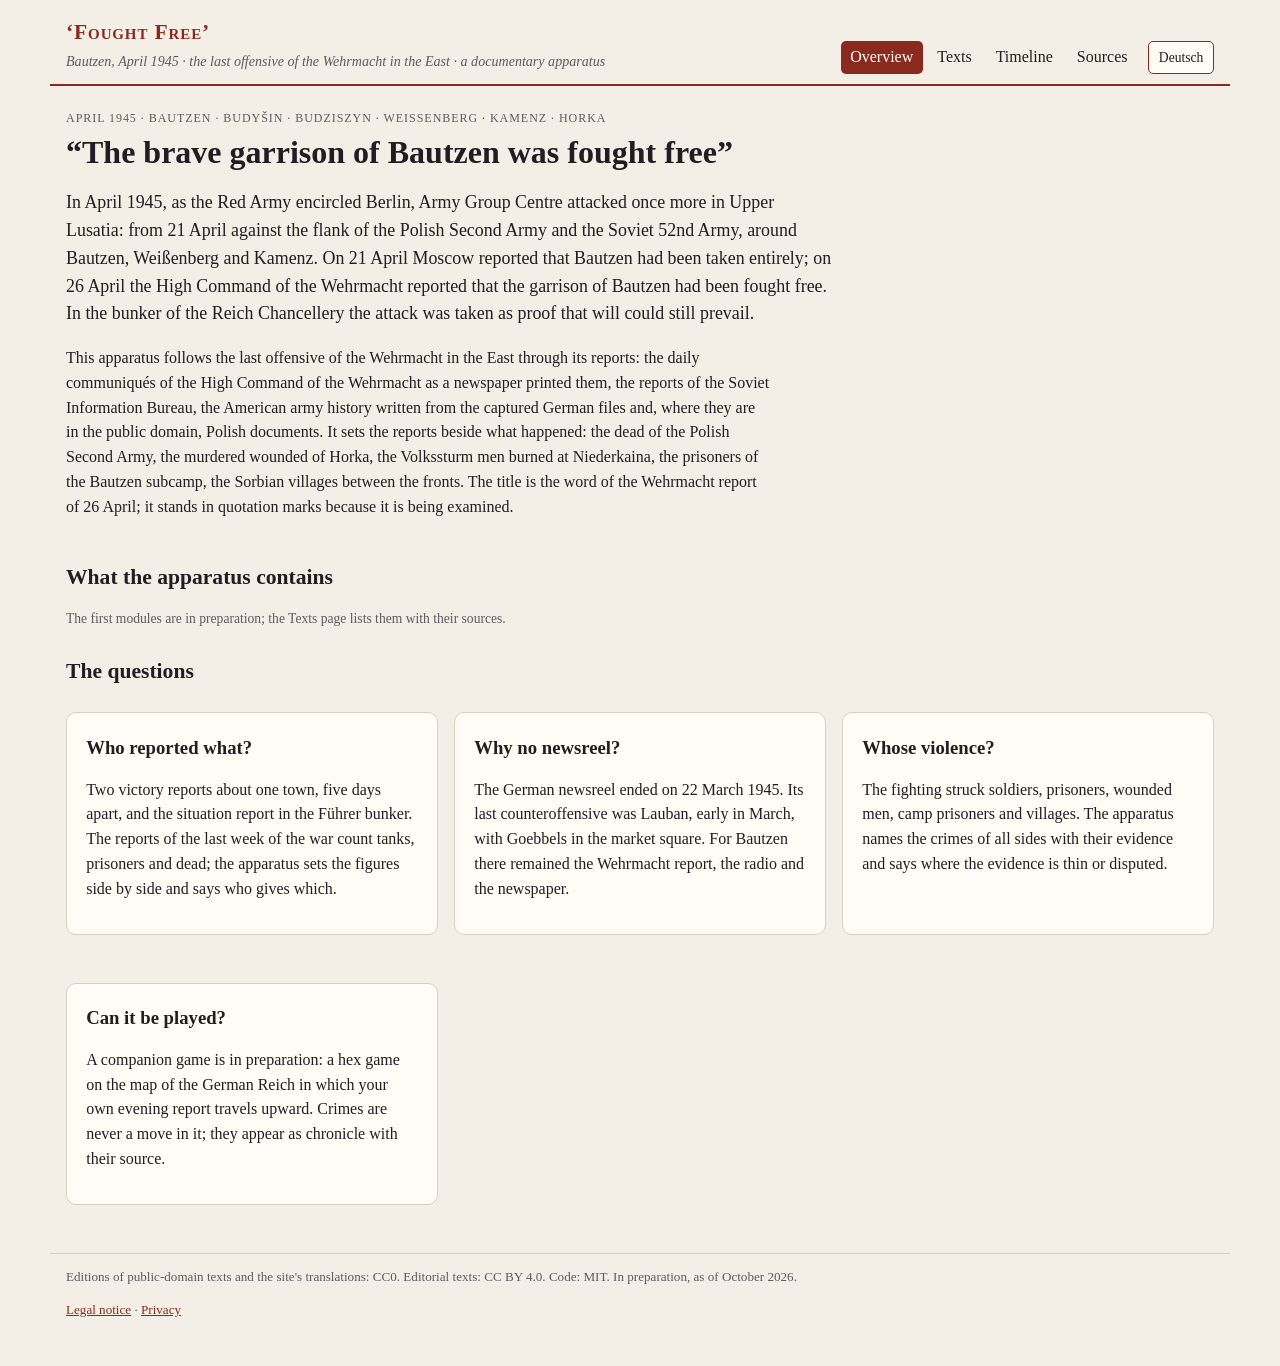
==== index.html @ 9c430f81 "Gerüst Co-Authored-By: Claude Opus 5.5 <noreply@anthropic.com>" ====
<!doctype html>
<html lang="de">
<head>
<meta charset="utf-8">
<meta name="viewport" content="width=device-width, initial-scale=1">
<title>„Freigekämpft“. Bautzen, April 1945</title>
<meta name="description" content="Die letzte Offensive der Wehrmacht im Osten, Bautzen im April 1945, in ihren Meldungen: Wehrmachtberichte, sowjetische Meldungen, die amerikanische Armeegeschichte, polnische Dokumente, eingeordnet und übersetzt. — The last offensive of the Wehrmacht in the East, Bautzen in April 1945, in its reports, in context and in translation.">
<meta property="og:type" content="website">
<meta property="og:url" content="https://freigekaempft.netlify.app/">
<meta property="og:title" content="„Freigekämpft“ – ‘Fought Free’. Bautzen, April 1945">
<meta property="og:description" content="Zwei Siegesmeldungen über eine Stadt. Two victory reports about one town: Bautzen, April 1945.">
<link rel="stylesheet" href="style.css">
<link rel="icon" href="data:image/svg+xml,%3Csvg xmlns='http://www.w3.org/2000/svg' viewBox='0 0 32 32'%3E%3Crect x='5' y='5' width='22' height='22' fill='none' stroke='%239b3b2e' stroke-width='3'/%3E%3Cpath d='M9 16 H23' stroke='%2359604c' stroke-width='3'/%3E%3C/svg%3E">
</head>
<body>
<header class="top">
  <a class="brand" href="#/">
    <strong><span class="i-de">„Freigekämpft“</span><span class="i-en">‘Fought Free’</span></strong>
    <em><span class="i-de">Bautzen, April 1945 · die letzte Offensive der Wehrmacht im Osten · ein Quellenapparat</span><span class="i-en">Bautzen, April 1945 · the last offensive of the Wehrmacht in the East · a documentary apparatus</span></em>
  </a>
  <nav>
    <a href="#/" data-k="">Übersicht</a>
    <a href="#/texts" data-k="texts">Texte</a>
    <a href="#/compare" id="navCompare" data-k="compare" hidden>Vergleich</a>
    <a href="#/timeline" data-k="timeline">Zeitleiste</a>
    <a href="#/plates" id="navPlates" data-k="plates" hidden>Tafeln</a>
    <a href="#/sources" data-k="sources">Quellen</a>
    <button id="uiBtn" class="uibtn" type="button">English</button>
  </nav>
</header>
<main id="view" aria-live="polite"></main>
<footer>
  <p class="i-de">Editionen gemeinfreier Texte und die Übersetzungen der Site: CC0. Redaktionelle Texte: CC BY 4.0. Code: MIT. Im Aufbau, Stand Oktober 2026.</p>
  <p class="i-en">Editions of public-domain texts and the site's translations: CC0. Editorial texts: CC BY 4.0. Code: MIT. In preparation, as of October 2026.</p>
  <p class="i-de"><a href="legal.html#notice">Impressum</a> · <a href="legal.html#privacy">Datenschutz</a></p>
  <p class="i-en"><a href="legal.html#notice-en">Legal notice</a> · <a href="legal.html#privacy-en">Privacy</a></p>
</footer>
<script src="app.js"></script>
</body>
</html>
---- style.css ----
:root{
  --paper:#f4efe6; --panel:#fffcf6; --ink:#231c22; --ink2:#62585f; --line:#dacfc0;
  --red:#8a2a1e; --gold:#8a6d2f; --tree:#3f6b3a;
  --dt:#59604c; --sow:#9b3b2e; --pol:#2f6a8f; --hist:#8a6d2f; --zivil:#3f6b3a; --rezeption:#7a7064;
  --serif:"Iowan Old Style","Palatino Linotype",Palatino,"Book Antiqua",Georgia,serif;
}
*{box-sizing:border-box}
body{margin:0; background:var(--paper); color:var(--ink); font-family:var(--serif); line-height:1.55}
a{color:var(--red)}
.top{display:flex; justify-content:space-between; align-items:flex-end; flex-wrap:wrap; gap:.6rem 1.5rem;
  max-width:1180px; margin:0 auto; padding:1rem 16px .6rem; border-bottom:2px solid var(--red)}
.brand{text-decoration:none; color:inherit}
.brand strong{display:block; font-size:1.35rem; color:var(--red); font-variant:small-caps; letter-spacing:.04em}
.brand em{font-size:.88rem; color:var(--ink2)}
.top nav{display:flex; gap:.3rem; flex-wrap:wrap}
.top nav a{text-decoration:none; color:var(--ink); padding:.25rem .6rem; border-radius:5px}
.top nav a.on{background:var(--red); color:#fff}
main{max-width:1180px; margin:0 auto; padding:1.2rem 16px 2rem}
footer{max-width:1180px; margin:0 auto; padding:0 16px 2rem; font-size:.82rem; color:var(--ink2); border-top:1px solid var(--line)}
h1{font-size:2rem; margin:.2rem 0 .6rem; line-height:1.2}
h2{font-size:1.35rem; margin:1.6rem 0 .5rem}
h3{margin:.2rem 0 .3rem}
.lede{font-size:1.12rem; max-width:48rem}
.fine{font-size:.85rem; color:var(--ink2)}
.tag{font-size:.75rem; letter-spacing:.08em; text-transform:uppercase; color:var(--ink2)}
.panel{background:var(--panel); border:1px solid var(--line); border-radius:10px; padding:1rem 1.2rem; margin:1rem 0}
.readable{max-width:44rem}
.grid{display:grid; gap:1rem}
.g2{grid-template-columns:repeat(auto-fill,minmax(300px,1fr))}
.g4{grid-template-columns:repeat(auto-fill,minmax(210px,1fr))}
.card{background:var(--panel); border:1px solid var(--line); border-radius:10px; padding:.9rem 1rem; text-decoration:none; color:inherit; display:block}
a.card:hover{border-color:var(--red)}
.card.planned{opacity:.72; border-style:dashed}
.side{display:inline-block; font-size:.72rem; padding:0 .45rem; border-radius:99px; color:#fff; letter-spacing:.03em}
.side.dt{background:var(--dt)} .side.sow{background:var(--sow)} .side.pol{background:var(--pol)}
.side.hist{background:var(--hist)} .side.zivil{background:var(--zivil)} .side.rezeption{background:var(--rezeption)}
/* language: static blocks carry both, the page shows one */
html[lang=de] .i-en, html[lang=en] .i-de{display:none}
.uibtn{font:inherit; font-size:.85rem; background:var(--panel); color:var(--ink); border:1px solid var(--red); border-radius:5px; padding:.2rem .6rem; cursor:pointer; margin-left:.4rem}
.uibtn:hover{background:var(--red); color:#fff}
.hero{display:grid; grid-template-columns:minmax(0,1.5fr) minmax(0,1fr); gap:1.5rem; align-items:start}
.hero.one{grid-template-columns:1fr}
.hero img{width:100%; border-radius:8px; border:1px solid var(--line)}
figure{margin:0}
figcaption{font-size:.85rem; color:var(--ink2); margin-top:.4rem}
.quote{border-left:3px solid var(--red); padding:.2rem 0 .2rem 1rem; margin:1rem 0; font-style:italic}
/* reader */
.toc{display:flex; flex-wrap:wrap; gap:.4rem; margin:.6rem 0 1rem}
.toc a{border:1px solid var(--line); border-radius:6px; padding:.2rem .6rem; text-decoration:none; color:var(--ink); background:var(--panel); font-size:.9rem}
.toc a.on{border-color:var(--red); background:var(--red); color:#fff}
.langbar{display:flex; gap:.3rem; margin:.4rem 0 1rem}
.langbar button{font:inherit; font-size:.85rem; background:var(--panel); border:1px solid var(--line); border-radius:6px; padding:.2rem .7rem; cursor:pointer}
.langbar button.on{background:var(--ink); color:var(--paper); border-color:var(--ink)}
.unit{display:grid; grid-template-columns:4.6rem minmax(0,1fr); gap:.3rem .8rem; padding:.55rem 0; border-bottom:1px dotted var(--line)}
.unit .num{font-size:.78rem; color:var(--ink2); text-align:right; padding-top:.2rem}
.unit .num a{color:inherit; text-decoration:none}
.unit .pg{display:block; font-size:.7rem; line-height:1.25; margin-top:.3rem; color:var(--ink2); opacity:.85}
.unit.hl{background:#f3e0d8}
.unit .cols{display:grid; grid-template-columns:1fr 1fr; gap:1.2rem}
.unit .cols.one{grid-template-columns:1fr}
.unit .orig{color:var(--ink2)}
.unit.label .text{font-variant:small-caps; letter-spacing:.03em; font-weight:600; color:var(--red)}
.unit h4{margin:0 0 .3rem; font-size:.95rem; color:var(--red)}
.unit .text,.unit .orig{white-space:pre-line}
.note{grid-column:2; font-size:.84rem; color:var(--ink2); border-left:2px solid var(--gold); padding-left:.6rem}
.hinweis{font-size:.9rem}
/* timeline */
.tl{position:relative; margin:1rem 0 0 .6rem; padding-left:1.4rem; border-left:2px solid var(--line)}
.st{position:relative; margin:0 0 1.2rem; display:grid; grid-template-columns:minmax(0,1fr) 140px; gap:1rem; align-items:start}
.st::before{content:""; position:absolute; left:-1.95rem; top:.35rem; width:12px; height:12px; border-radius:50%; background:var(--c,var(--ink)); border:2px solid var(--paper)}
.st .d{font-size:.82rem; color:var(--ink2)}
.st img{width:140px; border-radius:6px; border:1px solid var(--line)}
.st p{margin:.2rem 0}
.legend{display:flex; flex-wrap:wrap; gap:.4rem}
/* plates */
.plate img{width:100%; border-radius:6px; border:1px solid var(--line); background:#fff}
.lightbox{position:fixed; inset:0; background:rgba(20,16,12,.85); display:flex; align-items:center; justify-content:center; padding:16px; z-index:10}
.lightbox img{max-width:100%; max-height:86vh; border-radius:6px}
.lightbox .cap{color:#f5efe2; max-width:44rem; font-size:.9rem; margin-top:.6rem}
.lightbox figure{text-align:center}
/* compare */
.cmp{display:grid; gap:1rem; margin-top:1rem}
.cmp.n2{grid-template-columns:1fr 1fr}
.cmp.n3{grid-template-columns:repeat(3,minmax(0,1fr))}
.cmp.n4{grid-template-columns:1fr 1fr}
.voice{background:var(--panel); border:1px solid var(--line); border-radius:10px; padding:.8rem 1rem}
.vhead{border-bottom:1px solid var(--line); padding-bottom:.5rem; margin-bottom:.5rem}
.vunit{margin:.7rem 0}
.vunit .text{white-space:pre-line}
@media (max-width:760px){
  .cmp.n2,.cmp.n3,.cmp.n4{grid-template-columns:1fr}
  .hero{grid-template-columns:1fr}
  .unit .cols{grid-template-columns:1fr}
  .st{grid-template-columns:1fr}
  .st img{width:110px}
  h1{font-size:1.6rem}
}
@media (prefers-color-scheme: dark){
  :root:not([data-theme="light"]){--paper:#1c171b; --panel:#262026; --ink:#ece4ea; --ink2:#b3a8b0; --line:#43383f; --red:#d9a77c}
  :root:not([data-theme="light"]) .unit.hl{background:#3a2a35}
  :root:not([data-theme="light"]) .top nav a.on, :root:not([data-theme="light"]) .toc a.on{color:#1c171b}
}
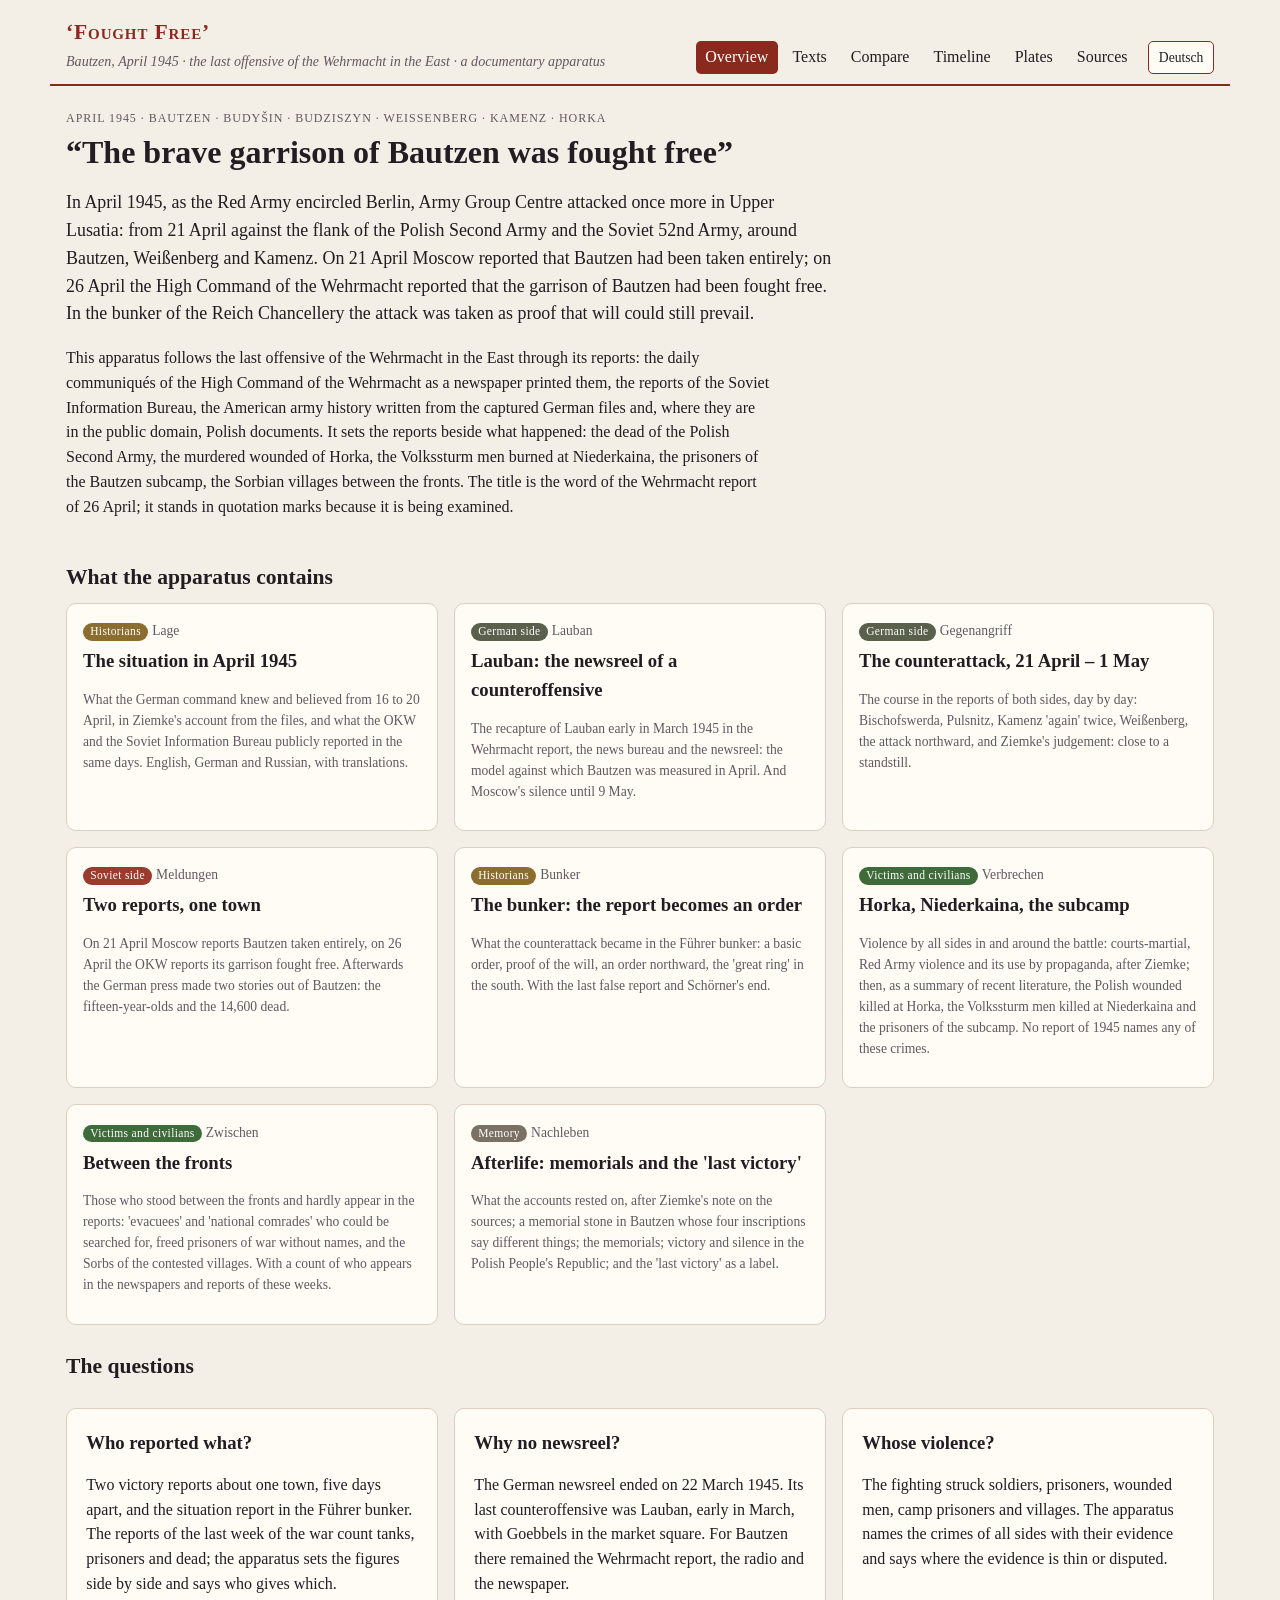
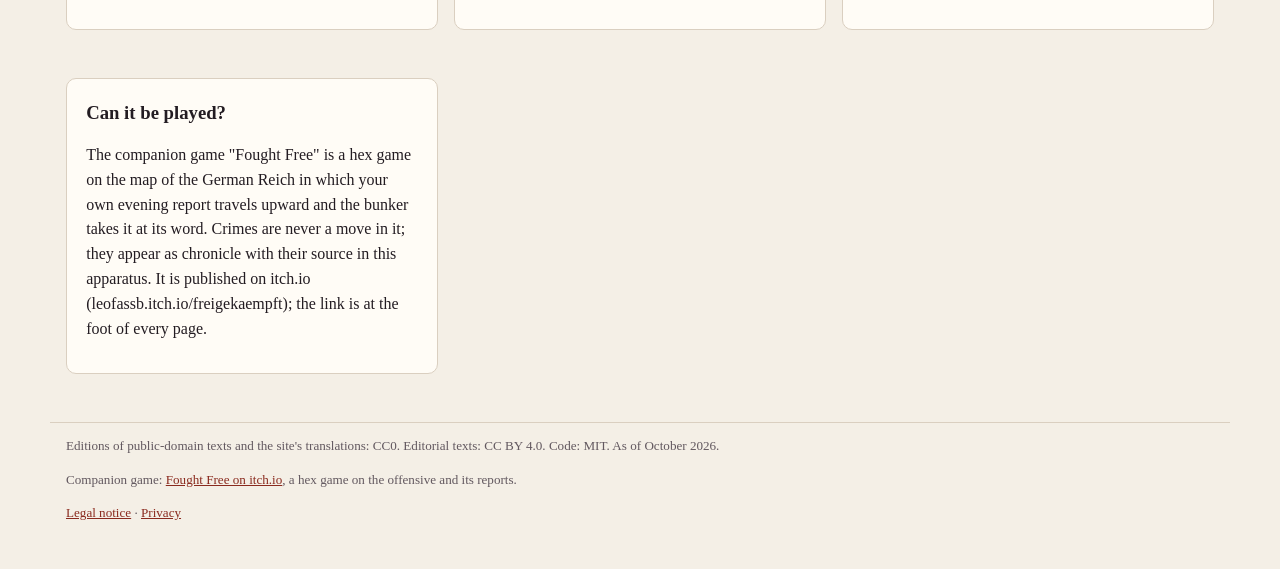
==== commit 7bc0fa7b: "Verlinkt das Begleitspiel auf itch.io (leofassb.itch.io/freigekaempft) Co-Authored-By: Claude Opus 5" ====
--- a/index.html
+++ b/index.html
@@ -30,8 +30,10 @@
 </header>
 <main id="view" aria-live="polite"></main>
 <footer>
-  <p class="i-de">Editionen gemeinfreier Texte und die Übersetzungen der Site: CC0. Redaktionelle Texte: CC BY 4.0. Code: MIT. Im Aufbau, Stand Oktober 2026.</p>
-  <p class="i-en">Editions of public-domain texts and the site's translations: CC0. Editorial texts: CC BY 4.0. Code: MIT. In preparation, as of October 2026.</p>
+  <p class="i-de">Editionen gemeinfreier Texte und die Übersetzungen der Site: CC0. Redaktionelle Texte: CC BY 4.0. Code: MIT. Stand Oktober 2026.</p>
+  <p class="i-de">Begleitspiel: <a href="https://leofassb.itch.io/freigekaempft" target="_blank" rel="noopener">Freigekämpft auf itch.io</a>, ein Hexspiel über die Offensive und ihre Meldungen.</p>
+  <p class="i-en">Editions of public-domain texts and the site's translations: CC0. Editorial texts: CC BY 4.0. Code: MIT. As of October 2026.</p>
+  <p class="i-en">Companion game: <a href="https://leofassb.itch.io/freigekaempft" target="_blank" rel="noopener">Fought Free on itch.io</a>, a hex game on the offensive and its reports.</p>
   <p class="i-de"><a href="legal.html#notice">Impressum</a> · <a href="legal.html#privacy">Datenschutz</a></p>
   <p class="i-en"><a href="legal.html#notice-en">Legal notice</a> · <a href="legal.html#privacy-en">Privacy</a></p>
 </footer>
